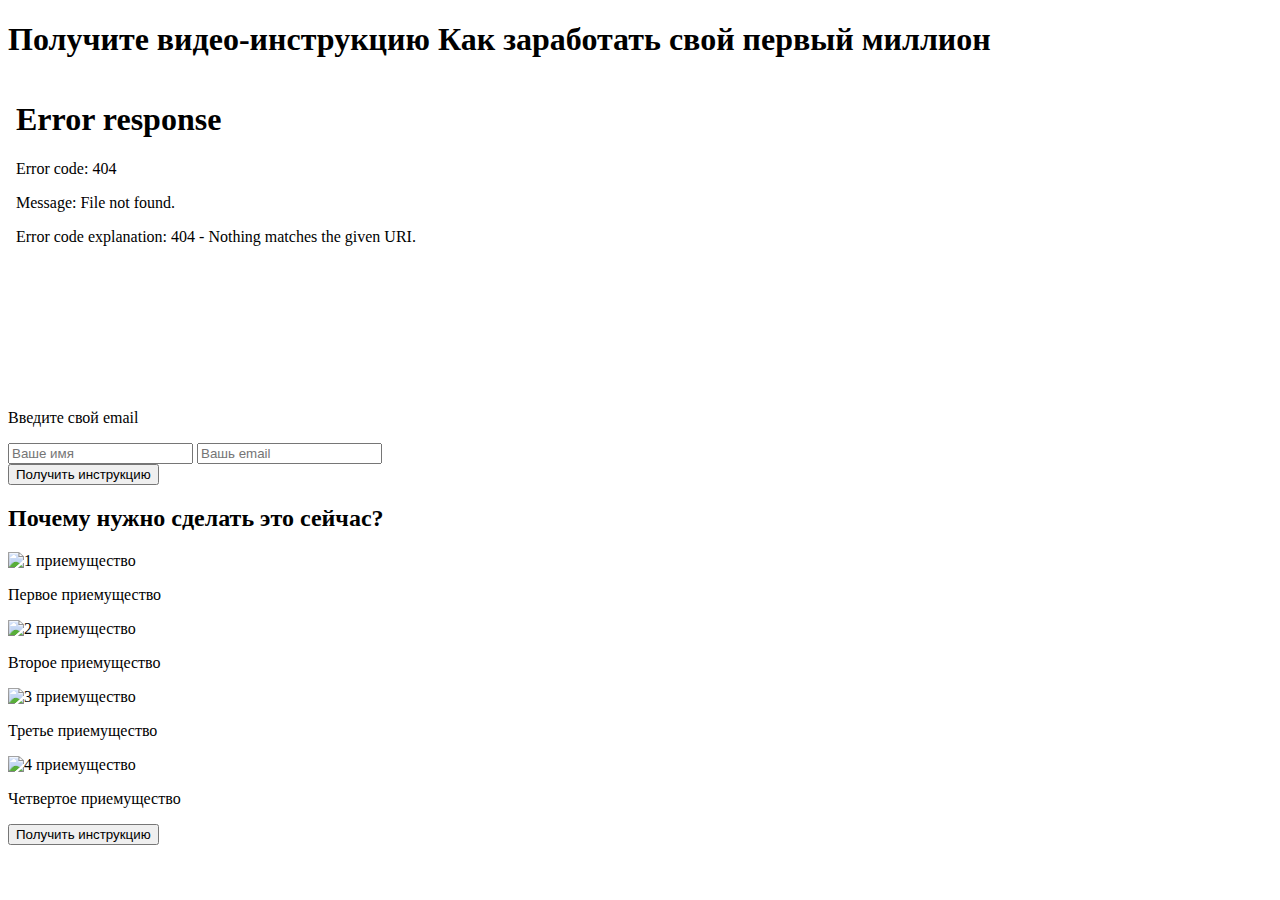
==== site_3/index.html @ 543a36ab "Создали" ====
<!DOCTYPE html>
<!-- saved from url=(0024)http://localhost:3000/?# -->
<html lang="ru"><head><meta http-equiv="Content-Type" content="text/html; charset=UTF-8">
	
	<meta name="viewport" content="width=device-width, initial-scale=1.0">
	<link rel="stylesheet" href="./Мой-3 сайт_files/bootstrap.css">
	<link rel="stylesheet" href="./Мой-3 сайт_files/style.css">
	<title>Мой-3 сайт</title>
<link href="./Мой-3 сайт_files/css2" rel="stylesheet"></head><span id="warning-container"><i data-reactroot=""></i></span>
<body><script id="__bs_script__">//<![CDATA[
    document.write("<script async src='/browser-sync/browser-sync-client.js?v=2.26.14'><\/script>".replace("HOST", location.hostname));
//]]></script><script async="" src="./Мой-3 сайт_files/browser-sync-client.js"></script>

	<div class="section">
		<div class="container">
			<!-- Первый row (строка) под заголовок -->
			<div class="row">
				<div class="col-lg-6 offset-3">
					<h1 class="header text-center">
					<span>Получите видео-инструкцию</span>
					<strong class="text-uppercase">Как заработать свой первый миллион</strong>
				</h1>
				</div>
			</div>
			<!-- Второй row (строка) под видео и форму -->
			<div class="row">
				<div class="col-lg-6 offset-1">
					<div class="video">
						<iframe width="100%" height="309" src="./Мой-3 сайт_files/RcsJNHMWMNA.html" title="YouTube video player" frameborder="0" allow="accelerometer; autoplay; clipboard-write; encrypted-media; gyroscope; picture-in-picture" allowfullscreen=""></iframe>
					</div>
				</div>
				<div class="col-lg-4">
					<div class="form">
						<p class="form-header text-center">Введите свой email</p>
						<form action="http://localhost:3000/?#">
							<input type="text" class="form-control " placeholder="Ваше имя">
							<input type="text" class="form-control " placeholder="Вашь email">
							<div class="d-grid gap-2">
								<button class="d-grid btn-primary btn-lg form-btn ">Получить инструкцию</button>
							</div>
							
						</form>
					</div>
				</div>
			</div>
		</div>
	</div>

	<div class="section">
		<div class="container">
			<!-- row под заголовок секции -->
		<div class="row">
			<div class="col-lg-12 col col-sm-12 col-md-12 col-xl-12">
				<h2 class="section-header text-uppercase text-center">Почему нужно сделать это сейчас?</h2>
			</div>
		</div>
          <!-- Бок с приемуществом -->
          <div class="featere text-center">
          	<div class="row">
          		<div class="col-lg-3">
          			<feature-box>
          				<img src="./Мой-3 сайт_files/1.png" alt="1 приемущество">
          				<p>Первое приемущество</p>
          			</feature-box>
          		</div>
          		<div class="col-lg-3">
          			<feature-box>
          				<img src="./Мой-3 сайт_files/2.png" alt="2 приемущество">
          				<p>Второе приемущество</p>
          			</feature-box>
          		</div>
          		<div class="col-lg-3">
          			<feature-box>
          				<img src="./Мой-3 сайт_files/3.png" alt="3 приемущество">
          				<p>Третье приемущество</p>
          			</feature-box>
          		</div>
          		<div class="col-lg-3">
          			<feature-box>
          				<img src="./Мой-3 сайт_files/4.png" alt="4 приемущество">
          				<p>Четвертое приемущество</p>
          			</feature-box>
          		</div>
          	</div>
		</div>
		 <!-- Кнопка получить инструкцию -->
		 <button class="d-grid btn-primary btn-lg form-btn ">Получить инструкцию</button>
          </div>

	</div>




	

<div id="wot-new-assistant-container"><div data-reactroot=""></div></div></body></html>
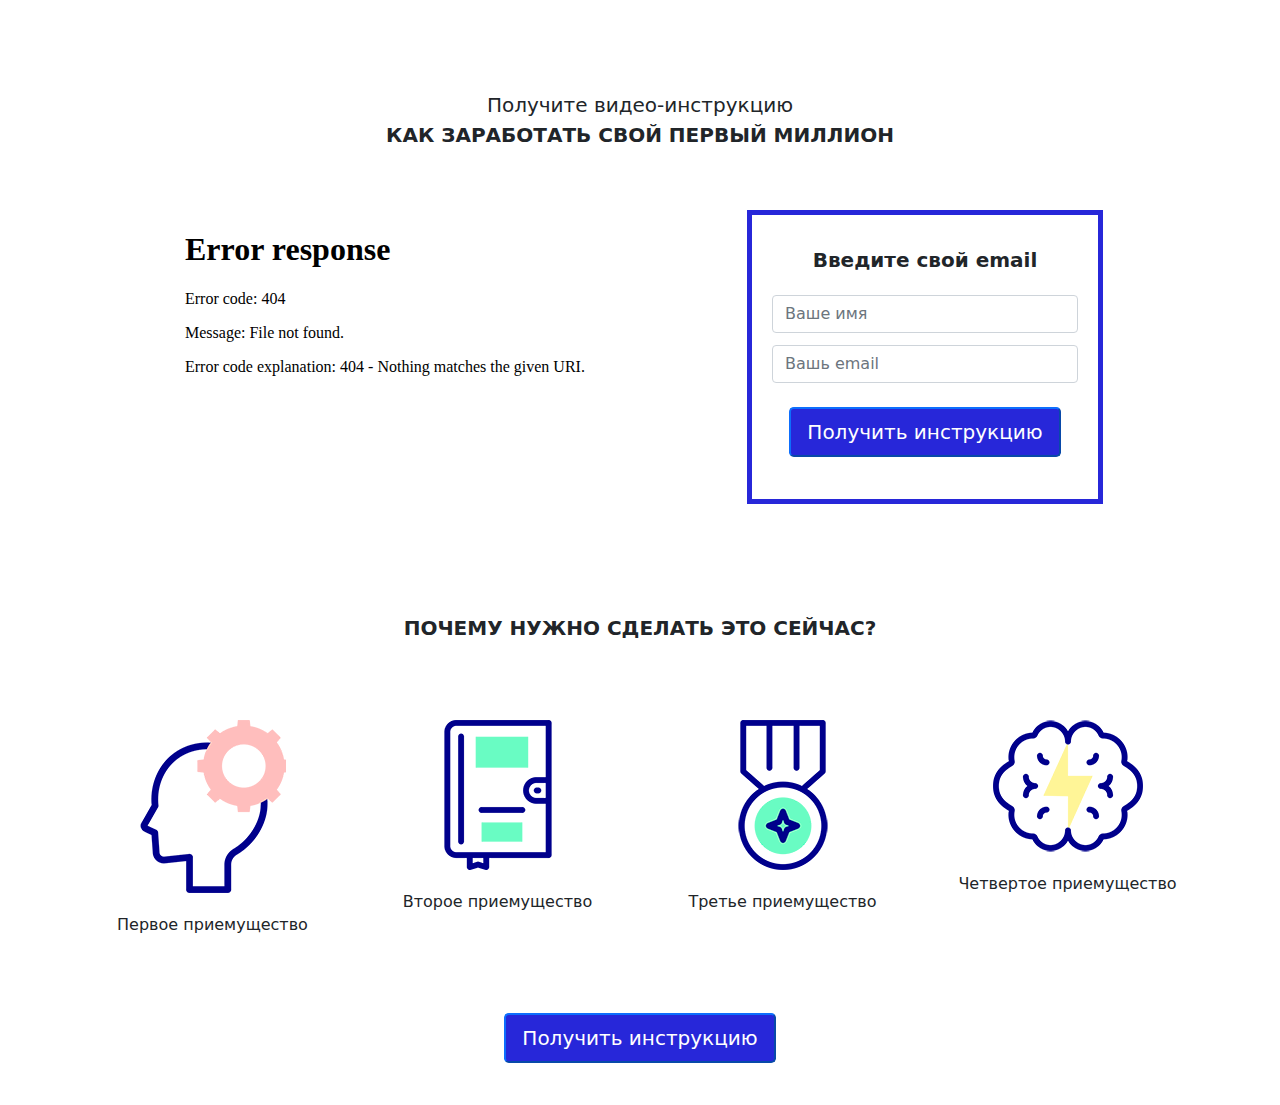
==== commit 75c515d3: "Исправил" ====
--- a/site_3/index.html
+++ b/site_3/index.html
@@ -1,15 +1,16 @@
-<!DOCTYPE html>
-<!-- saved from url=(0024)http://localhost:3000/?# -->
-<html lang="ru"><head><meta http-equiv="Content-Type" content="text/html; charset=UTF-8">
-	
-	<meta name="viewport" content="width=device-width, initial-scale=1.0">
-	<link rel="stylesheet" href="./Мой-3 сайт_files/bootstrap.css">
-	<link rel="stylesheet" href="./Мой-3 сайт_files/style.css">
-	<title>Мой-3 сайт</title>
-<link href="./Мой-3 сайт_files/css2" rel="stylesheet"></head><span id="warning-container"><i data-reactroot=""></i></span>
-<body><script id="__bs_script__">//<![CDATA[
-    document.write("<script async src='/browser-sync/browser-sync-client.js?v=2.26.14'><\/script>".replace("HOST", location.hostname));
-//]]></script><script async="" src="./Мой-3 сайт_files/browser-sync-client.js"></script>
+<!doctype html>
+<html lang="ru">
+  <head>
+    <meta charset="utf-8">
+    <meta http-equiv="X-UA-Compatible" content="IE=edge">
+    <meta name="viewport" content="width=device-width, initial-scale=1">
+	<link rel="stylesheet" href="css/bootstrap.css">
+	<link rel="stylesheet" href="css/style.css">
+	<title>My3</title>
+</head>
+<body>
+
+
 
 	<div class="section">
 		<div class="container">
@@ -59,25 +60,25 @@
           	<div class="row">
           		<div class="col-lg-3">
           			<feature-box>
-          				<img src="./Мой-3 сайт_files/1.png" alt="1 приемущество">
+          				<img src="img/1.png" alt="1 приемущество">
           				<p>Первое приемущество</p>
           			</feature-box>
           		</div>
           		<div class="col-lg-3">
           			<feature-box>
-          				<img src="./Мой-3 сайт_files/2.png" alt="2 приемущество">
+          				<img src="img/2.png" alt="2 приемущество">
           				<p>Второе приемущество</p>
           			</feature-box>
           		</div>
           		<div class="col-lg-3">
           			<feature-box>
-          				<img src="./Мой-3 сайт_files/3.png" alt="3 приемущество">
+          				<img src="img/3.png" alt="3 приемущество">
           				<p>Третье приемущество</p>
           			</feature-box>
           		</div>
           		<div class="col-lg-3">
           			<feature-box>
-          				<img src="./Мой-3 сайт_files/4.png" alt="4 приемущество">
+          				<img src="img/4.png" alt="4 приемущество">
           				<p>Четвертое приемущество</p>
           			</feature-box>
           		</div>
@@ -89,9 +90,5 @@
 
 	</div>
 
-
-
-
 	
-
-<div id="wot-new-assistant-container"><div data-reactroot=""></div></div></body></html>+</body>
--- a/site_3/css/style.css
+++ b/site_3/css/style.css
@@ -0,0 +1,54 @@
+.header {
+	font-size: 20px;
+	line-height: 1.5;
+	margin: 60px auto;
+
+}
+
+.header span {
+	display: block;
+}
+
+.container, .col-lg-6 {
+	/*border: 2px solid red ;*/
+}
+
+.form input {
+        margin-bottom: 12px;
+}
+
+.form-header, .section-header {
+	margin-bottom: 20px;
+	font-size: 20px;
+	font-weight: 900;
+}
+
+.form {
+	border: 5px solid #2727d9;
+	padding: 30px 20px;
+
+
+}
+
+.form-btn {
+	margin: 12px auto;
+	background-color: #2727d9;
+}
+
+.section {
+	padding: 30px 0;
+}
+
+.featere {
+	margin: 60px auto;
+}
+
+.featere p {
+    margin-top: 20px;
+}
+
+.video {
+	margin-bottom: 30px;
+	
+
+}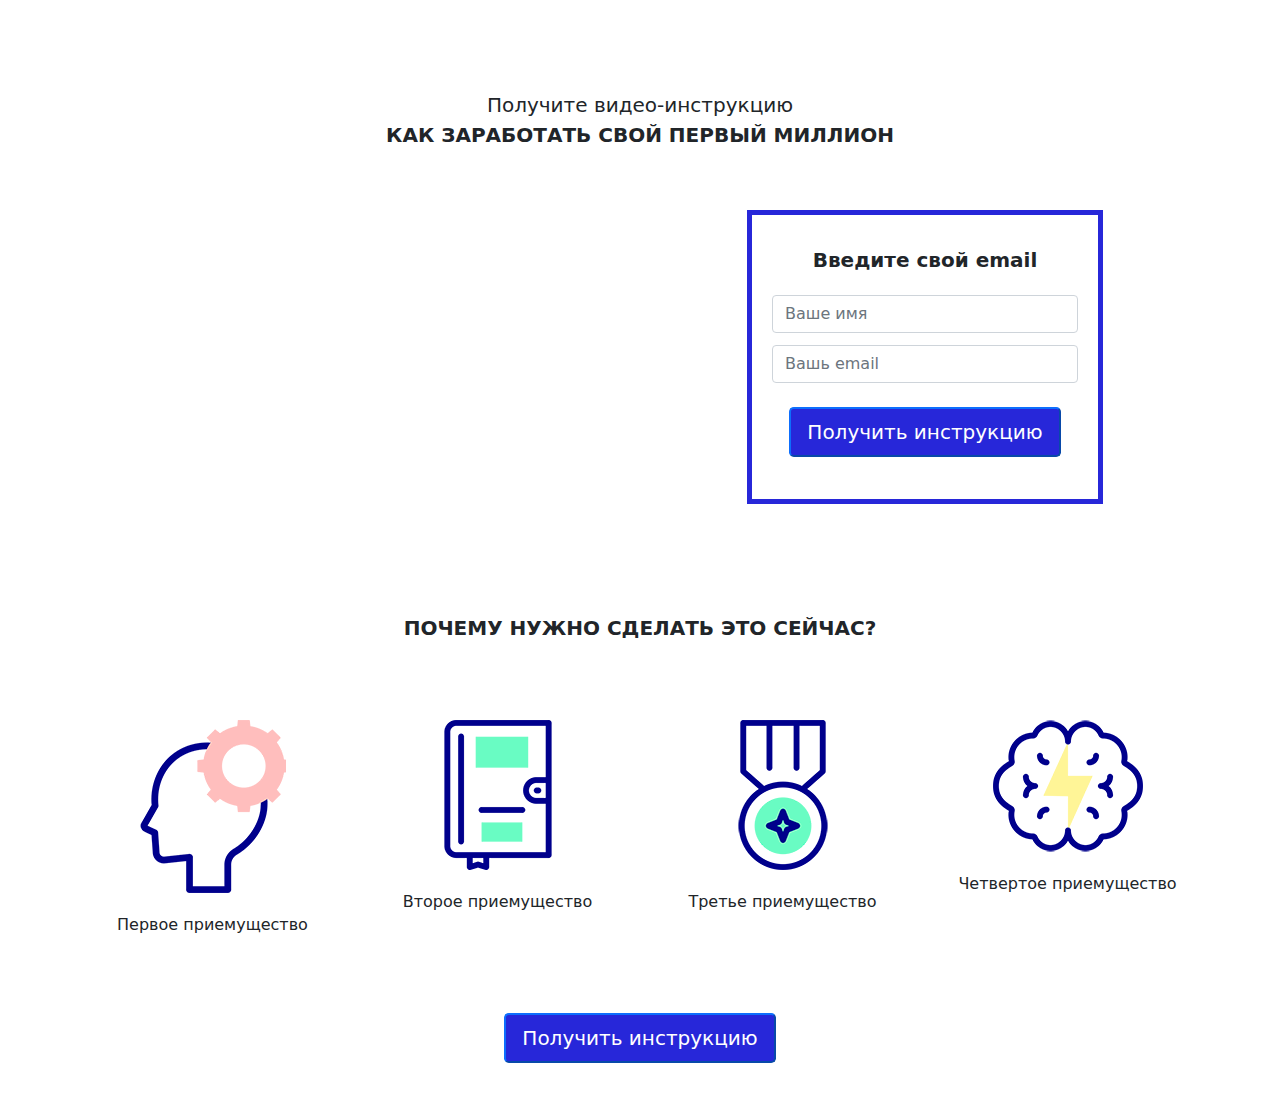
==== commit 3edf8eb9: "Update index.html" ====
--- a/site_3/index.html
+++ b/site_3/index.html
@@ -27,7 +27,7 @@
 			<div class="row">
 				<div class="col-lg-6 offset-1">
 					<div class="video">
-						<iframe width="100%" height="309" src="./Мой-3 сайт_files/RcsJNHMWMNA.html" title="YouTube video player" frameborder="0" allow="accelerometer; autoplay; clipboard-write; encrypted-media; gyroscope; picture-in-picture" allowfullscreen=""></iframe>
+						<iframe width="100%" height="309" title="YouTube video player" frameborder="0" allow="accelerometer; autoplay; clipboard-write; encrypted-media; gyroscope; picture-in-picture" allowfullscreen=""></iframe>
 					</div>
 				</div>
 				<div class="col-lg-4">
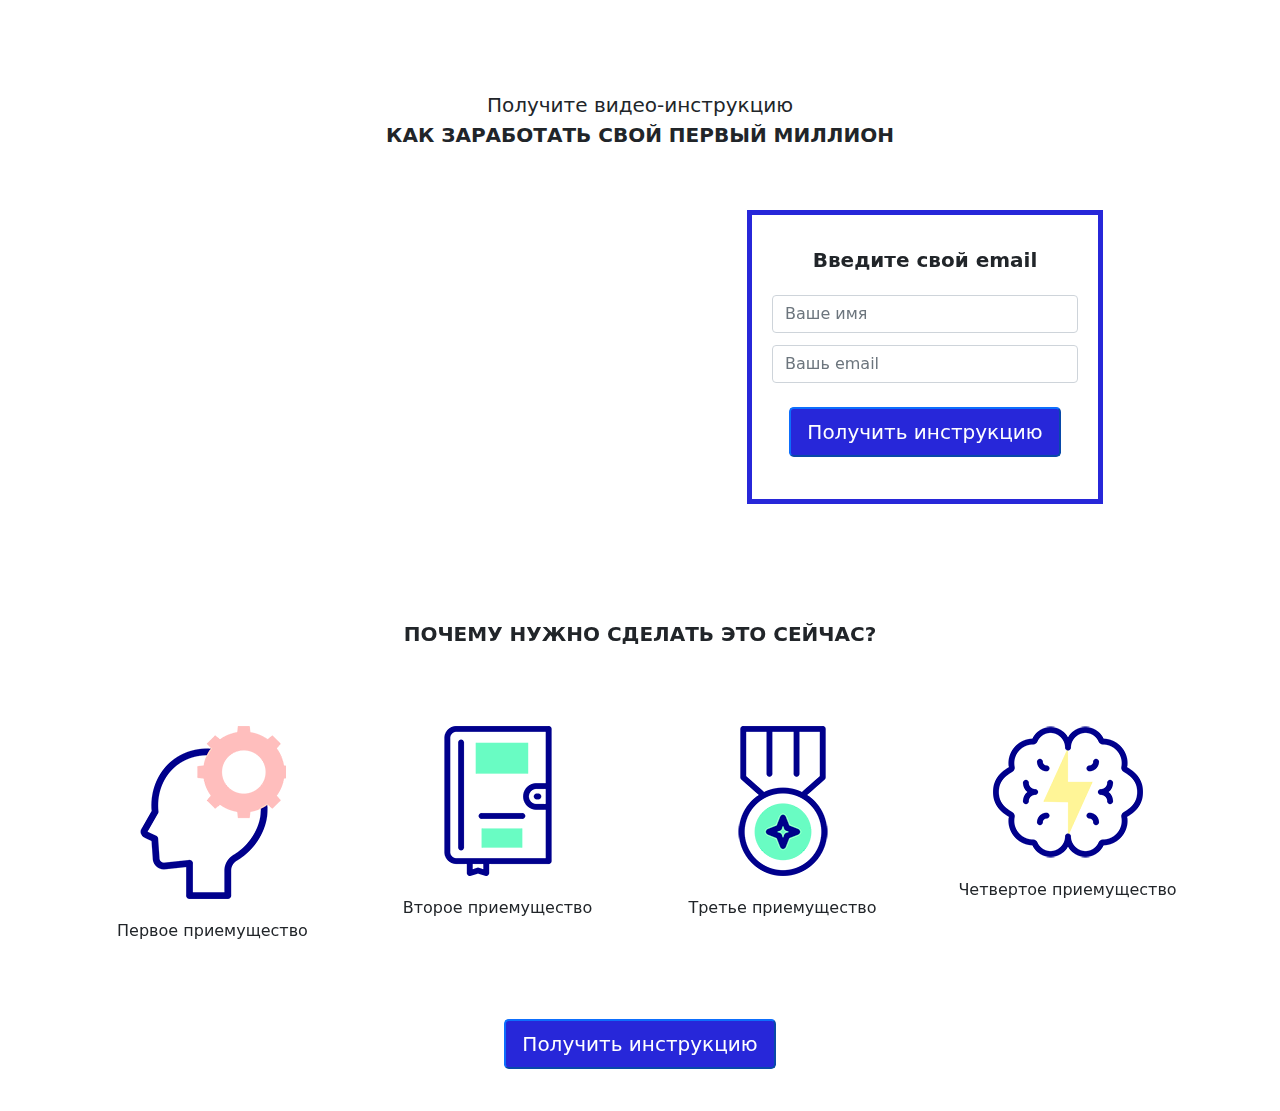
==== commit 79b889b6: "Update index.html" ====
--- a/site_3/index.html
+++ b/site_3/index.html
@@ -27,7 +27,7 @@
 			<div class="row">
 				<div class="col-lg-6 offset-1">
 					<div class="video">
-						<iframe width="100%" height="309" title="YouTube video player" frameborder="0" allow="accelerometer; autoplay; clipboard-write; encrypted-media; gyroscope; picture-in-picture" allowfullscreen=""></iframe>
+						<iframe width="560" height="315" src="https://www.youtube.com/embed/RcsJNHMWMNA" title="YouTube video player" frameborder="0" allow="accelerometer; autoplay; clipboard-write; encrypted-media; gyroscope; picture-in-picture" allowfullscreen></iframe>
 					</div>
 				</div>
 				<div class="col-lg-4">
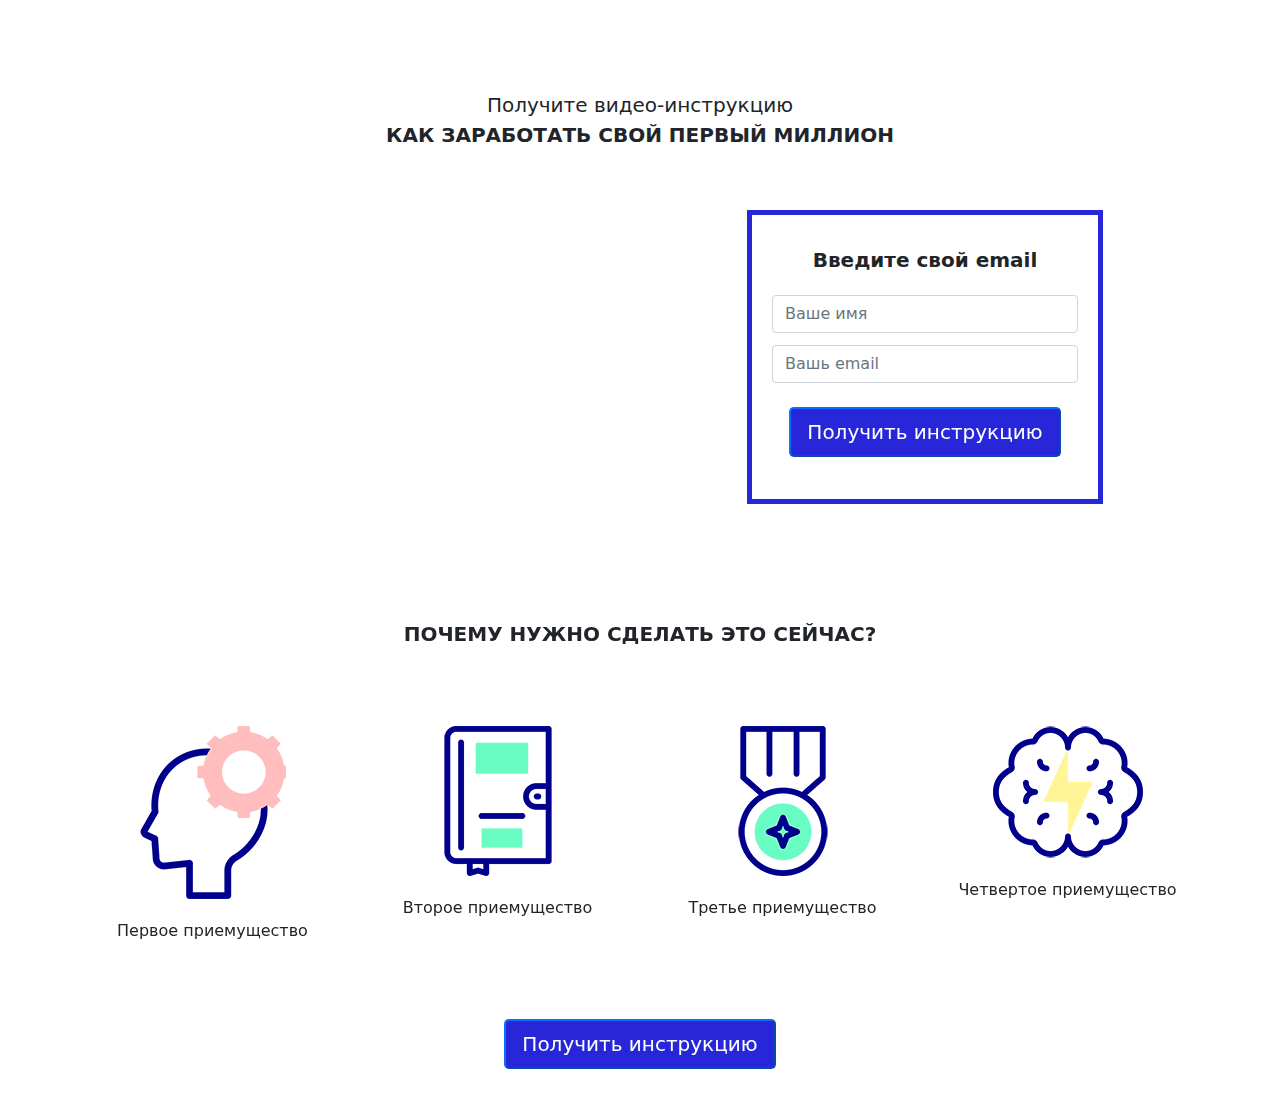
==== commit 013158fd: "Update index.html" ====
--- a/site_3/index.html
+++ b/site_3/index.html
@@ -27,7 +27,7 @@
 			<div class="row">
 				<div class="col-lg-6 offset-1">
 					<div class="video">
-						<iframe width="560" height="315" src="https://www.youtube.com/embed/RcsJNHMWMNA" title="YouTube video player" frameborder="0" allow="accelerometer; autoplay; clipboard-write; encrypted-media; gyroscope; picture-in-picture" allowfullscreen></iframe>
+					<iframe width="100%" height="315" src="https://www.youtube.com/embed/RcsJNHMWMNA" title="YouTube video player" frameborder="0" allow="accelerometer; autoplay; clipboard-write; encrypted-media; gyroscope; picture-in-picture" allowfullscreen></iframe>
 					</div>
 				</div>
 				<div class="col-lg-4">
